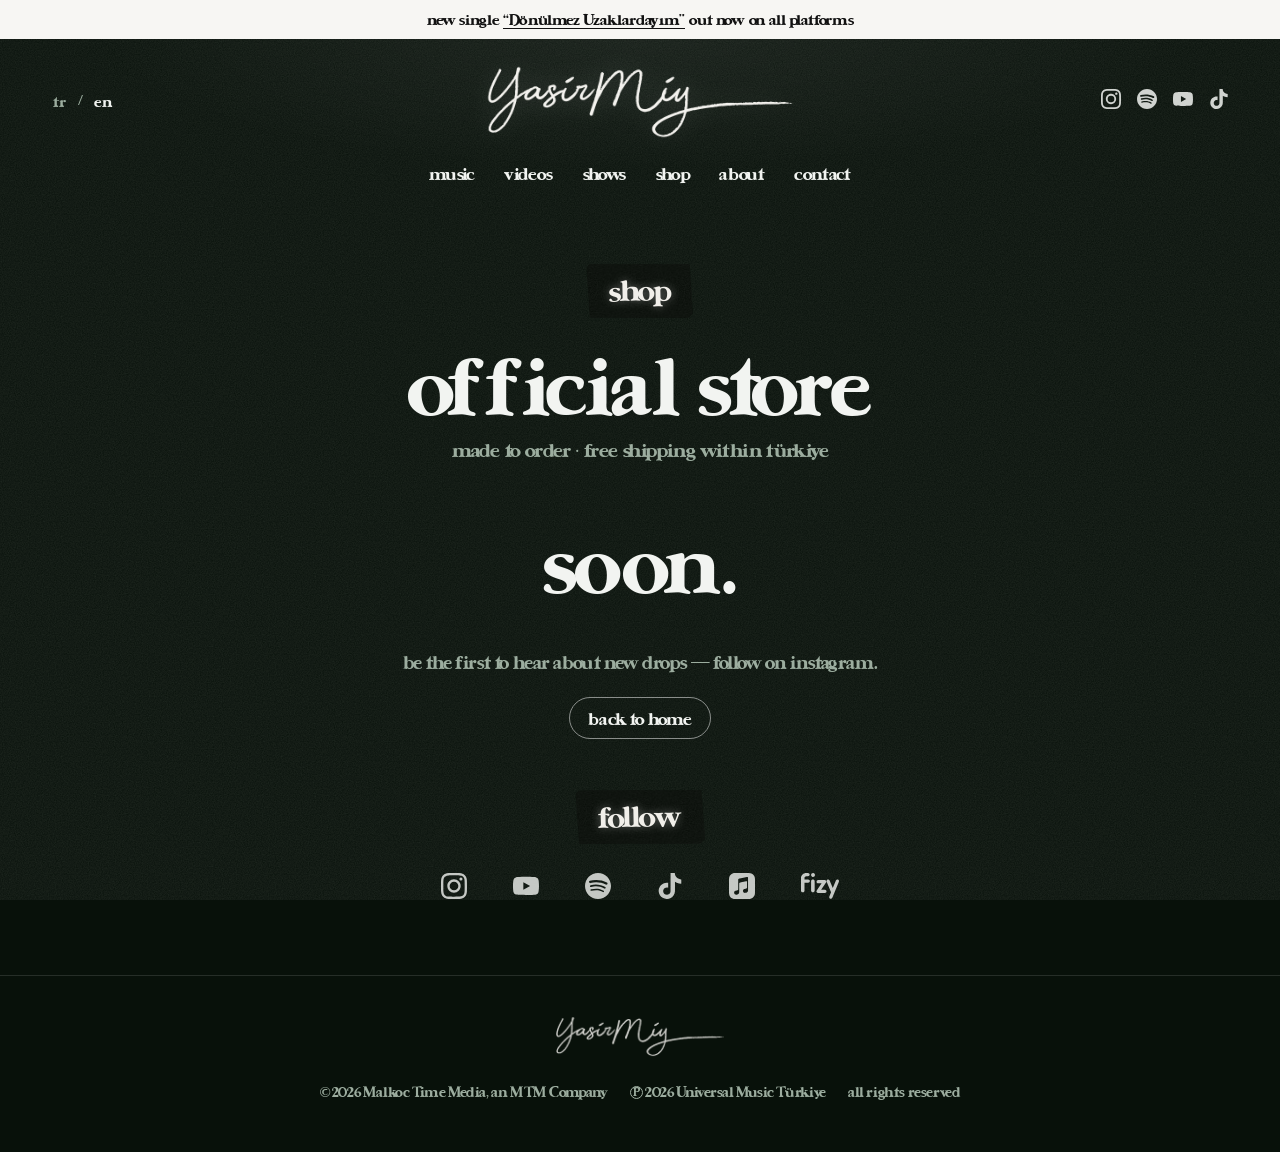
==== shop/index.html @ 3ab73c59 "Add files via upload" ====
<!DOCTYPE html>
<html lang="tr">
<head>
<meta charset="UTF-8">
<meta name="viewport" content="width=device-width, initial-scale=1">
<title>shop — yasir miy</title>
<meta name="theme-color" content="#08110a">
<meta name="description" content="Yasir Miy resmi mağaza — tişört, sweatshirt, plak ve daha fazlası.">
<link rel="stylesheet" href="../assets/site.css">
</head>
<body>
<svg xmlns="http://www.w3.org/2000/svg" style="display:none" aria-hidden="true"><symbol id="i-instagram" viewBox="0 0 24 24"><path d="M7.0301.084c-1.2768.0602-2.1487.264-2.911.5634-.7888.3075-1.4575.72-2.1228 1.3877-.6652.6677-1.075 1.3368-1.3802 2.127-.2954.7638-.4956 1.6365-.552 2.914-.0564 1.2775-.0689 1.6882-.0626 4.947.0062 3.2586.0206 3.6671.0825 4.9473.061 1.2765.264 2.1482.5635 2.9107.308.7889.72 1.4573 1.388 2.1228.6679.6655 1.3365 1.0743 2.1285 1.38.7632.295 1.6361.4961 2.9134.552 1.2773.056 1.6884.069 4.9462.0627 3.2578-.0062 3.668-.0207 4.9478-.0814 1.28-.0607 2.147-.2652 2.9098-.5633.7889-.3086 1.4578-.72 2.1228-1.3881.665-.6682 1.0745-1.3378 1.3795-2.1284.2957-.7632.4966-1.636.552-2.9124.056-1.2809.0692-1.6898.063-4.948-.0063-3.2583-.021-3.6668-.0817-4.9465-.0607-1.2797-.264-2.1487-.5633-2.9117-.3084-.7889-.72-1.4568-1.3876-2.1228C21.2982 1.33 20.628.9208 19.8378.6165 19.074.321 18.2017.1197 16.9244.0645 15.6471.0093 15.236-.005 11.977.0014 8.718.0076 8.31.0215 7.0301.0839m.1402 21.6932c-1.17-.0509-1.8053-.2453-2.2287-.408-.5606-.216-.96-.4771-1.3819-.895-.422-.4178-.6811-.8186-.9-1.378-.1644-.4234-.3624-1.058-.4171-2.228-.0595-1.2645-.072-1.6442-.079-4.848-.007-3.2037.0053-3.583.0607-4.848.05-1.169.2456-1.805.408-2.2282.216-.5613.4762-.96.895-1.3816.4188-.4217.8184-.6814 1.3783-.9003.423-.1651 1.0575-.3614 2.227-.4171 1.2655-.06 1.6447-.072 4.848-.079 3.2033-.007 3.5835.005 4.8495.0608 1.169.0508 1.8053.2445 2.228.408.5608.216.96.4754 1.3816.895.4217.4194.6816.8176.9005 1.3787.1653.4217.3617 1.056.4169 2.2263.0602 1.2655.0739 1.645.0796 4.848.0058 3.203-.0055 3.5834-.061 4.848-.051 1.17-.245 1.8055-.408 2.2294-.216.5604-.4763.96-.8954 1.3814-.419.4215-.8181.6811-1.3783.9-.4224.1649-1.0577.3617-2.2262.4174-1.2656.0595-1.6448.072-4.8493.079-3.2045.007-3.5825-.006-4.848-.0608M16.953 5.5864A1.44 1.44 0 1 0 18.39 4.144a1.44 1.44 0 0 0-1.437 1.4424M5.8385 12.012c.0067 3.4032 2.7706 6.1557 6.173 6.1493 3.4026-.0065 6.157-2.7701 6.1506-6.1733-.0065-3.4032-2.771-6.1565-6.174-6.1498-3.403.0067-6.156 2.771-6.1496 6.1738M8 12.0077a4 4 0 1 1 4.008 3.9921A3.9996 3.9996 0 0 1 8 12.0077"/></symbol><symbol id="i-youtube" viewBox="0 0 24 24"><path d="M23.498 6.186a3.016 3.016 0 0 0-2.122-2.136C19.505 3.545 12 3.545 12 3.545s-7.505 0-9.377.505A3.017 3.017 0 0 0 .502 6.186C0 8.07 0 12 0 12s0 3.93.502 5.814a3.016 3.016 0 0 0 2.122 2.136c1.871.505 9.376.505 9.376.505s7.505 0 9.377-.505a3.015 3.015 0 0 0 2.122-2.136C24 15.93 24 12 24 12s0-3.93-.502-5.814zM9.545 15.568V8.432L15.818 12l-6.273 3.568z"/></symbol><symbol id="i-spotify" viewBox="0 0 24 24"><path d="M12 0C5.4 0 0 5.4 0 12s5.4 12 12 12 12-5.4 12-12S18.66 0 12 0zm5.521 17.34c-.24.359-.66.48-1.021.24-2.82-1.74-6.36-2.101-10.561-1.141-.418.122-.779-.179-.899-.539-.12-.421.18-.78.54-.9 4.56-1.021 8.52-.6 11.64 1.32.42.18.479.659.301 1.02zm1.44-3.3c-.301.42-.841.6-1.262.3-3.239-1.98-8.159-2.58-11.939-1.38-.479.12-1.02-.12-1.14-.6-.12-.48.12-1.021.6-1.141C9.6 9.9 15 10.561 18.72 12.84c.361.181.54.78.241 1.2zm.12-3.36C15.24 8.4 8.82 8.16 5.16 9.301c-.6.179-1.2-.181-1.38-.721-.18-.601.18-1.2.72-1.381 4.26-1.26 11.28-1.02 15.721 1.621.539.3.719 1.02.419 1.56-.299.421-1.02.599-1.559.3z"/></symbol><symbol id="i-tiktok" viewBox="0 0 24 24"><path d="M12.525.02c1.31-.02 2.61-.01 3.91-.02.08 1.53.63 3.09 1.75 4.17 1.12 1.11 2.7 1.62 4.24 1.79v4.03c-1.44-.05-2.89-.35-4.2-.97-.57-.26-1.1-.59-1.62-.93-.01 2.92.01 5.84-.02 8.75-.08 1.4-.54 2.79-1.35 3.94-1.31 1.92-3.58 3.17-5.91 3.21-1.43.08-2.86-.31-4.08-1.03-2.02-1.19-3.44-3.37-3.65-5.71-.02-.5-.03-1-.01-1.49.18-1.9 1.12-3.72 2.58-4.96 1.66-1.44 3.98-2.13 6.15-1.72.02 1.48-.04 2.96-.04 4.44-.99-.32-2.15-.23-3.02.37-.63.41-1.11 1.04-1.36 1.75-.21.51-.15 1.07-.14 1.61.24 1.64 1.82 3.02 3.5 2.87 1.12-.01 2.19-.66 2.77-1.61.19-.33.4-.67.41-1.06.1-1.79.06-3.57.07-5.36.01-4.03-.01-8.05.02-12.07z"/></symbol><symbol id="i-applemusic" viewBox="0 0 24 24"><path d="M23.994 6.124a9.23 9.23 0 00-.24-2.19c-.317-1.31-1.062-2.31-2.18-3.043a5.022 5.022 0 00-1.877-.726 10.496 10.496 0 00-1.564-.15c-.04-.003-.083-.01-.124-.013H5.986c-.152.01-.303.017-.455.026-.747.043-1.49.123-2.193.4-1.336.53-2.3 1.452-2.865 2.78-.192.448-.292.925-.363 1.408-.056.392-.088.785-.1 1.18 0 .032-.007.062-.01.093v12.223c.01.14.017.283.027.424.05.815.154 1.624.497 2.373.65 1.42 1.738 2.353 3.234 2.801.42.127.856.187 1.293.228.555.053 1.11.06 1.667.06h11.03a12.5 12.5 0 001.57-.1c.822-.106 1.596-.35 2.295-.81a5.046 5.046 0 001.88-2.207c.186-.42.293-.87.37-1.324.113-.675.138-1.358.137-2.04-.002-3.8 0-7.595-.003-11.393zm-6.423 3.99v5.712c0 .417-.058.827-.244 1.206-.29.59-.76.962-1.388 1.14-.35.1-.706.157-1.07.173-.95.045-1.773-.6-1.943-1.536a1.88 1.88 0 011.038-2.022c.323-.16.67-.25 1.018-.324.378-.082.758-.153 1.134-.24.274-.063.457-.23.51-.516a.904.904 0 00.02-.193c0-1.815 0-3.63-.002-5.443a.725.725 0 00-.026-.185c-.04-.15-.15-.243-.304-.234-.16.01-.318.035-.475.066-.76.15-1.52.303-2.28.456l-2.325.47-1.374.278c-.016.003-.032.01-.048.013-.277.077-.377.203-.39.49-.002.042 0 .086 0 .13-.002 2.602 0 5.204-.003 7.805 0 .42-.047.836-.215 1.227-.278.64-.77 1.04-1.434 1.233-.35.1-.71.16-1.075.172-.96.036-1.755-.6-1.92-1.544-.14-.812.23-1.685 1.154-2.075.357-.15.73-.232 1.108-.31.287-.06.575-.116.86-.177.383-.083.583-.323.6-.714v-.15c0-2.96 0-5.922.002-8.882 0-.123.013-.25.042-.37.07-.285.273-.448.546-.518.255-.066.515-.112.774-.165.733-.15 1.466-.296 2.2-.444l2.27-.46c.67-.134 1.34-.27 2.01-.403.22-.043.442-.088.663-.106.31-.025.523.17.554.482.008.073.012.148.012.223.002 1.91.002 3.822 0 5.732z"/></symbol><symbol id="i-fizy" viewBox="0 0 38 26"><path d="M34.9114 7.4412C35.2424 6.62758 36.1765 6.23382 36.9969 6.56232C37.8176 6.89082 38.2143 7.81673 37.8831 8.63059L31.307 24.7911C31.0553 25.4099 30.4546 25.7857 29.8205 25.7857C29.6208 25.7857 29.418 25.7485 29.2213 25.67C28.4007 25.3415 28.0039 24.4153 28.3351 23.6015L30.0643 19.3524L25.6507 8.63699C25.316 7.82436 25.7088 6.89673 26.528 6.56479C27.3471 6.23308 28.2827 6.62265 28.6172 7.43504L31.7845 15.1247L34.9114 7.4412ZM23.6917 7.03247C24.2932 7.03247 24.8454 7.36421 25.1258 7.89449C25.4064 8.42453 25.3695 9.06598 25.0298 9.56046L20.1325 16.6938H23.91C24.8054 16.6938 25.5312 17.4174 25.5312 18.3097C25.5312 19.202 24.8054 19.9253 23.91 19.9253H17.0586C16.4572 19.9253 15.9052 19.5936 15.6248 19.0633C15.3442 18.5333 15.3811 17.8918 15.7205 17.3973L20.6181 10.264H17.1975C16.3021 10.264 15.5761 9.54043 15.5761 8.64811C15.5761 7.75579 16.3021 7.03247 17.1975 7.03247H23.6917ZM11.875 19.3393C10.8912 19.3393 10.0937 18.6406 10.0937 17.7787V8.00698C10.0937 7.14508 10.8912 6.44643 11.875 6.44643C12.8588 6.44643 13.6562 7.14508 13.6562 8.00698V17.7787C13.6562 18.6406 12.8588 19.3393 11.875 19.3393ZM7.1737 6.42165H3.49033V4.84044C3.49033 3.96487 4.35405 3.21082 5.30611 3.21082H6.97261C7.92949 3.21082 8.70515 2.48567 8.70515 1.60541C8.70515 0.725152 7.92949 0 6.97261 0H5.30611C2.44323 0 0 2.20707 0 4.84044V17.7452C0 18.6255 0.788278 19.3393 1.74517 19.3393C2.70205 19.3393 3.49033 18.6255 3.49033 17.7452V9.63247H7.1737C8.13059 9.63247 8.90625 8.90732 8.90625 8.02706C8.90625 7.1468 8.13059 6.42165 7.1737 6.42165Z"/><path d="M10.0858 2.29425C9.8662 0.951652 11.0071 -0.19299 12.3458 0.0273158C13.1564 0.160866 13.81 0.816524 13.9432 1.62966C14.1625 2.97252 13.0217 4.1169 11.6832 3.89659C10.8726 3.76304 10.2187 3.10738 10.0858 2.29425Z"/></symbol></svg>
<div class="announce">
  <span data-i18n="duyuru1">yeni single</span> <a href="../#muzik" id="duyuru-link" target="_blank" rel="noopener">“<span id="duyuru-ad">Dönülmez Uzaklardayım</span>”</a> <span data-i18n="duyuru2">şimdi tüm platformlarda</span>
</div>

<header>
  <div class="wrap">
    <div class="top">
      <div class="lang" role="group" aria-label="dil / language">
        <button type="button" data-lang="tr" class="on">tr</button><span>/</span><button type="button" data-lang="en">en</button>
      </div>
      <a href="../" class="logo" aria-label="Yasir Miy"><img src="../assets/logo-acik.png" alt="Yasir Miy"></a>
      <div class="socials">
        <a href="https://www.instagram.com/yasirmiy" target="_blank" rel="noopener" aria-label="Instagram"><svg><use href="#i-instagram"/></svg></a>
        <a href="https://open.spotify.com/intl-tr/artist/2FxIS6uj3aDXwHBU1Y2mBW" target="_blank" rel="noopener" aria-label="Spotify"><svg><use href="#i-spotify"/></svg></a>
        <a href="https://www.youtube.com/@yasirmiy/" target="_blank" rel="noopener" aria-label="YouTube"><svg><use href="#i-youtube"/></svg></a>
        <a href="https://www.tiktok.com/@yasirmiy" target="_blank" rel="noopener" aria-label="TikTok"><svg><use href="#i-tiktok"/></svg></a>
      </div>
    </div>
    <nav>
      <ul>
        <li><a href="../#muzik" data-i18n="nav_muzik">müzik</a></li>
        <li><a href="../#videolar" data-i18n="nav_video">videolar</a></li>
        <li><a href="../#konserler" data-i18n="nav_konser">konserler</a></li>
        <li><a href="./" data-i18n="shop" aria-current="page">shop</a></li>
        <li><a href="../#hakkimda" data-i18n="nav_hakkimda">hakkımda</a></li>
        <li><a href="../#iletisim" data-i18n="nav_iletisim">iletişim</a></li>
      </ul>
    </nav>
  </div>
</header>

<main>
  <section class="shop-hero">
    <div class="wrap">
      <span class="tape" data-i18n="shop">shop</span>
      <h1 data-i18n="shop_baslik">resmi mağaza</h1>
      <p data-i18n="shop_alt">siparişe özel üretilir · türkiye içi ücretsiz kargo</p>
    </div>
  </section>

  <section id="shop" style="padding-top:20px">
    <div class="wrap">
      <div class="shop-grid tek shop-page" id="shop-urunler"></div>
      <p class="shop-note" data-i18n="shop_haber">yeni ürünlerden ilk sen haberdar ol — instagram'dan takip et.</p>
      <div class="center" style="margin-top:22px"><a class="pill ghost" href="../" data-i18n="ana_don">ana sayfaya dön</a></div>
    </div>
  </section>

  <!-- TAKİP ET -->
  <section id="takip" class="follow">
    <div class="wrap">
      <div class="sec-head" style="justify-content:center"><span class="tape" data-i18n="takip">takip et</span></div>
      <div class="follow-grid">
        <a href="https://www.instagram.com/yasirmiy" target="_blank" rel="noopener" aria-label="instagram" title="instagram"><svg><use href="#i-instagram"/></svg><span>instagram</span></a>
        <a href="https://www.youtube.com/@yasirmiy/" target="_blank" rel="noopener" aria-label="youtube" title="youtube"><svg><use href="#i-youtube"/></svg><span>youtube</span></a>
        <a href="https://open.spotify.com/intl-tr/artist/2FxIS6uj3aDXwHBU1Y2mBW" target="_blank" rel="noopener" aria-label="spotify" title="spotify"><svg><use href="#i-spotify"/></svg><span>spotify</span></a>
        <a href="https://www.tiktok.com/@yasirmiy" target="_blank" rel="noopener" aria-label="tiktok" title="tiktok"><svg><use href="#i-tiktok"/></svg><span>tiktok</span></a>
        <a href="https://music.apple.com/tr/artist/yasir-miy/1456168470?l=tr" target="_blank" rel="noopener" aria-label="apple music" title="apple music"><svg><use href="#i-applemusic"/></svg><span>apple music</span></a>
        <a href="https://listen.fizy.com/sanatci/--/yasir-miy/409668368/--/sarkilar/karisik" target="_blank" rel="noopener" class="fizy" aria-label="fizy" title="fizy"><svg viewBox="0 0 38 26"><use href="#i-fizy"/></svg><span>fizy</span></a>
      </div>
    </div>
  </section>
</main>

<footer>
  <div class="wrap">
    <img class="flogo" src="../assets/logo-acik.png" alt="Yasir Miy">
    <div class="fine"><span>© 2026 Malkoc Time Media, an MTM Company</span><span><span class="pmark" aria-label="℗">P</span> 2026 Universal Music Türkiye</span><span data-i18n="haklar">tüm hakları saklıdır</span></div>
  </div>
</footer>

<script src="../assets/muzik-yedek.js"></script>
<script src="../assets/spotify-esles.js"></script>
<script src="../assets/urunler.js"></script>
<script>
  const METIN = {
    tr: { duyuru1:'yeni single', duyuru2:'şimdi tüm platformlarda',
      nav_muzik:'müzik', nav_video:'videolar', nav_konser:'konserler', nav_hakkimda:'hakkımda', nav_iletisim:'iletişim', shop:'shop',
      shop_baslik:'resmi mağaza', shop_not:'resmi yasir miy ürünleri çok yakında burada.', yakinda:'yakında',
      f_tumu:'tümü', k_giyim:'giyim', k_muzik:'müzik', k_aksesuar:'aksesuar',
      s_tee:'tişört', s_hood:'kapüşonlu sweatshirt', s_vinyl:'plak', s_cd:'cd', s_poster:'poster', s_tote:'bez çanta',
      shop_haber:"yeni ürünlerden ilk sen haberdar ol — instagram'dan takip et.", ana_don:'ana sayfaya dön',
      takip:'takip et', haklar:'tüm hakları saklıdır', yeni:'yeni', dil:'tr', shop_alt:'siparişe özel üretilir · türkiye içi ücretsiz kargo' },
    en: { duyuru1:'new single', duyuru2:'out now on all platforms',
      nav_muzik:'music', nav_video:'videos', nav_konser:'shows', nav_hakkimda:'about', nav_iletisim:'contact', shop:'shop',
      shop_baslik:'official store', shop_not:'official yasir miy merch is coming here soon.', yakinda:'soon',
      f_tumu:'all', k_giyim:'apparel', k_muzik:'music', k_aksesuar:'accessories',
      s_tee:'t-shirt', s_hood:'hoodie', s_vinyl:'vinyl', s_cd:'cd', s_poster:'poster', s_tote:'tote bag',
      shop_haber:'be the first to hear about new drops — follow on instagram.', ana_don:'back to home',
      takip:'follow', haklar:'all rights reserved', yeni:'new', dil:'en', shop_alt:'made to order · free shipping within türkiye' }
  };
  let DIL = 'tr';
  try { DIL = localStorage.getItem('dil') || (/^tr/i.test(navigator.language) ? 'tr' : 'en'); } catch(e) {}
  function dilUygula(d){
    DIL = METIN[d] ? d : 'tr';
    try { localStorage.setItem('dil', DIL); } catch(e) {}
    document.documentElement.lang = DIL;
    document.querySelectorAll('[data-i18n]').forEach(el => { const v = METIN[DIL][el.dataset.i18n]; if (v !== undefined) el.textContent = v; });
    document.querySelectorAll('.lang button').forEach(b => b.classList.toggle('on', b.dataset.lang === DIL));
    const T = k => METIN[DIL][k] !== undefined ? METIN[DIL][k] : METIN.tr[k];
    const g = (window.URUNLER||[]).filter(u => !u.gizli);
    document.getElementById('shop-urunler').innerHTML = g.length ? g.map(u => urunKarti(u, '../', T)).join('') : `<p class="yakinda-buyuk">${T('yakinda')}.</p>`;
  }
  document.querySelectorAll('.lang button').forEach(b => b.onclick = () => dilUygula(b.dataset.lang));
  // duyuru şeridi: en son şarkı
  function duyuru(s){
    if (!s) return;
    const sp = (window.SPOTIFY||{})[s.id];
    document.getElementById('duyuru-ad').textContent = s.t;
    document.getElementById('duyuru-link').href = sp ? 'https://open.spotify.com/album/'+sp : 'https://open.spotify.com/search/'+encodeURIComponent('Yasir Miy '+s.t);
  }
  duyuru((window.MUZIK_YEDEK||[])[0]);
  window.appleMuzik = r => {
    const l = (r.results||[]).filter(x => x.wrapperType==='collection' && /Yasir Miy/i.test(x.artistName)).sort((a,b) => b.releaseDate.localeCompare(a.releaseDate));
    if (l[0]) duyuru({id:l[0].collectionId, t:l[0].collectionName.replace(/ - (Single|EP)$/,'')});
  };
  dilUygula(DIL);
  const js = document.createElement('script');
  js.src = 'https://itunes.apple.com/lookup?id=1456168470&entity=album&limit=200&country=tr&callback=appleMuzik';
  document.body.appendChild(js);
</script>
</body>
</html>
---- assets/site.css ----
@font-face{
    font-family:"Ursa Serif";
    src:url("fonts/ursa-serif-bold.woff") format("woff"),url("fonts/ursa-serif-bold.ttf") format("truetype");
    font-weight:100 900;font-style:normal;font-display:swap;
  }
  :root{
    --ink:#08110a;
    --ink-2:#0d1a11;
    --ink-deep:#040904;
    --paper:#f2f4f1;
    --muted:#9cad9f;
    --grey:#b9b7b2;
    --grey-ink:#08110a;
    --serif:"Ursa Serif", Georgia, serif;
    --track:-0.025em; /* -25 aralık */
    --script:var(--serif);
    --noise:url("data:image/svg+xml,%3Csvg xmlns='http://www.w3.org/2000/svg' width='220' height='220'%3E%3Cfilter id='n'%3E%3CfeTurbulence type='fractalNoise' baseFrequency='.85' numOctaves='3' stitchTiles='stitch'/%3E%3CfeColorMatrix values='0 0 0 0 1  0 0 0 0 1  0 0 0 0 1  0 0 0 .09 0'/%3E%3C/filter%3E%3Crect width='100%25' height='100%25' filter='url(%23n)'/%3E%3C/svg%3E");
    --noise-dark:url("data:image/svg+xml,%3Csvg xmlns='http://www.w3.org/2000/svg' width='220' height='220'%3E%3Cfilter id='n'%3E%3CfeTurbulence type='fractalNoise' baseFrequency='.8' numOctaves='3' stitchTiles='stitch'/%3E%3CfeColorMatrix values='0 0 0 0 0  0 0 0 0 0  0 0 0 0 0  0 0 0 .14 0'/%3E%3C/filter%3E%3Crect width='100%25' height='100%25' filter='url(%23n)'/%3E%3C/svg%3E");
  }
  *{box-sizing:border-box;margin:0;padding:0}
  html{scroll-behavior:smooth}
  body{
    font-family:var(--serif);
    color:var(--paper);
    background:var(--ink) var(--noise);
    background-attachment:fixed;
    text-transform:lowercase;
    letter-spacing:var(--track);
    font-synthesis:none;
    -webkit-font-smoothing:antialiased;
    line-height:1.5;
  }
  a{color:inherit;text-decoration:none}
  img{display:block;max-width:100%}
  .wrap{width:min(1240px,92vw);margin:0 auto}

  /* ——— duyuru şeridi ——— */
  .announce{
    background:#f7f6f3;color:#111;text-align:center;
    font-size:14px;padding:9px 16px;letter-spacing:var(--track);
    position:sticky;top:0;z-index:50;
  }
  .announce a{border-bottom:1px solid currentColor}

  /* ——— üst kısım ——— */
  header{padding:26px 0 8px;position:relative;
    background:radial-gradient(ellipse at 50% 0%,rgba(255,255,255,.05),transparent 60%);}
  .top{display:grid;grid-template-columns:1fr auto 1fr;align-items:center;gap:16px}
  .lang{font-size:14px;color:var(--muted);display:flex;gap:10px}
  .lang b{color:var(--paper);font-weight:500}
  .logo{display:block;padding:0 6px}
  .logo img{width:clamp(190px,24vw,320px);height:auto;filter:drop-shadow(0 0 14px rgba(255,255,255,.18))}
  .socials{display:flex;gap:16px;justify-content:flex-end}
  .socials a{opacity:.85;transition:opacity .2s}
  .socials a:hover{opacity:1}
  .socials svg{width:20px;height:20px;fill:none;stroke:currentColor;stroke-width:1.5}
  nav ul{list-style:none;display:flex;flex-wrap:wrap;justify-content:center;gap:6px 30px;margin-top:22px;font-size:16px}
  nav a{position:relative;padding-bottom:2px}
  nav a::after{content:"";position:absolute;left:0;right:0;bottom:0;height:1px;background:currentColor;transform:scaleX(0);transition:transform .25s}
  nav a:hover::after{transform:scaleX(1)}

  /* ——— büyük kapak ——— */
  .hero{margin:34px auto 0;position:relative;aspect-ratio:16/8;overflow:hidden;
    box-shadow:0 30px 80px rgba(0,6,2,.6)}
  .ph{ /* fotoğraf yer tutucusu */
    background:
      var(--noise),
      radial-gradient(ellipse at 70% 40%,#4d6352 0%,#1d3023 45%,#040904 100%);
    position:relative;
  }
  .ph::before{content:attr(data-label);position:absolute;inset:auto 0 14px 0;text-align:center;
    font-size:12px;letter-spacing:var(--track);color:rgba(255,255,255,.28)}
  .hero .ph{position:absolute;inset:0}
  .hero{background:var(--ink-deep)}
  .hero-bg{position:absolute;inset:-60px;background-size:cover;background-position:center;filter:blur(34px) brightness(.62) saturate(1.15);transform:scale(1.08)}
  .hero-shade{position:absolute;inset:0;background:var(--noise),linear-gradient(90deg,rgba(4,9,4,.75) 0%,rgba(4,9,4,.25) 55%,rgba(4,9,4,.1) 100%)}
  .hero-cover{position:absolute;right:7%;top:50%;height:80%;aspect-ratio:1;object-fit:cover;transform:translateY(-50%) rotate(1.2deg);box-shadow:0 24px 60px rgba(0,0,0,.6);transition:transform .5s}
  .hero:hover .hero-cover{transform:translateY(-50%) rotate(0) scale(1.02)}
  .hero-text{position:absolute;left:7%;right:52%;bottom:14%;text-align:left}
  .hero-text h1{font-family:var(--script);font-weight:400;text-transform:none;
    font-size:clamp(34px,4.4vw,70px);line-height:1.02;text-shadow:0 0 24px rgba(255,255,255,.25)}
  .hero-text p{margin-top:10px;padding-left:.4em;font-size:clamp(16px,1.6vw,20px)}

  /* ——— butonlar ve etiketler ——— */
  .pill{display:inline-block;background:var(--paper);color:#111;border-radius:999px;
    padding:8px 18px;font-size:16px;transition:transform .2s, background .2s}
  .pill:hover{transform:translateY(-2px);background:#fff}
  .pill.ghost{background:transparent;color:var(--paper);border:1px solid rgba(255,255,255,.5)}
  .tag{display:inline-block;font-size:13px;padding:3px 11px;border-radius:999px;background:#d2dcd3;color:var(--ink)}

  /* bant/kâğıt şerit başlıklar */
  .tape{
    display:inline-block;position:relative;
    background:var(--ink-deep) var(--noise);
    color:#f1efea;font-size:clamp(22px,2.4vw,28px);font-weight:500;
    padding:6px 22px 8px;transform:rotate(-1.2deg);
    box-shadow:0 2px 0 rgba(255,255,255,.05),0 10px 20px rgba(0,0,0,.4);
    clip-path:polygon(0 6%,3% 0,98% 4%,100% 92%,96% 100%,2% 96%);
    text-shadow:0 0 10px rgba(255,255,255,.35);
  }
  .tape.light{background:var(--ink) var(--noise);transform:rotate(1deg)}

  section{padding:90px 0 20px}
  .sec-head{display:flex;justify-content:space-between;align-items:center;gap:16px;margin-bottom:40px}

  /* ——— müzik karuseli ——— */
  .carousel{position:relative}
  .track{display:grid;grid-auto-flow:column;grid-auto-columns:calc((100% - 3*32px)/4);gap:32px;
    overflow-x:auto;scroll-snap-type:x mandatory;scrollbar-width:none;padding-bottom:6px}
  .track::-webkit-scrollbar{display:none}
  .card{scroll-snap-align:start}
  .cover{aspect-ratio:1;overflow:hidden;transition:transform .35s}
  .card:hover .cover{transform:scale(1.02)}
  .card h3{font-weight:400;font-size:17px;margin-top:18px}
  .card .meta{font-size:14px;color:var(--muted);margin-top:4px;display:flex;gap:10px;align-items:center}
  .card h3,.card .meta{text-transform:none}
  .card .artist{font-size:14px;color:var(--muted);margin-top:2px;text-transform:none;display:-webkit-box;-webkit-line-clamp:1;-webkit-box-orient:vertical;overflow:hidden}
  .card h3{display:-webkit-box;-webkit-line-clamp:2;-webkit-box-orient:vertical;overflow:hidden}
  .cover{position:relative;background:var(--noise),radial-gradient(circle at 35% 30%,#5f7464,#08110a 80%)}
  .cover img{width:100%;height:100%;object-fit:cover;position:absolute;inset:0}
  .cover .ad{position:absolute;inset:0;display:grid;place-items:center;padding:18px;text-align:center;font-size:20px;text-transform:none;color:rgba(255,255,255,.75)}
  #duyuru-ad{text-transform:none}
  .filters{display:flex;flex-wrap:wrap;gap:8px;justify-content:flex-end}
  .chip{font:inherit;letter-spacing:var(--track);font-size:15px;background:transparent;color:var(--paper);border:1px solid rgba(255,255,255,.35);border-radius:999px;padding:5px 14px;cursor:pointer;text-transform:lowercase}
  .chip.on{background:var(--paper);color:var(--ink);border-color:var(--paper)}
  .arrow{position:absolute;top:calc(50% - 60px);width:42px;height:42px;border-radius:50%;
    background:#f7f6f3;border:0;cursor:pointer;display:grid;place-items:center;box-shadow:0 4px 16px rgba(0,0,0,.4);z-index:2}
  .arrow svg{width:18px;height:18px;stroke:#111;fill:none;stroke-width:1.5}
  .arrow.next{right:-20px}.arrow.prev{left:-20px}
  .center{text-align:center;margin-top:44px}

  /* farklı tonlarda kapak yer tutucuları */
  .c1{background:var(--noise),linear-gradient(160deg,#5f7464,#08110a)}
  .c2{background:var(--noise),radial-gradient(circle at 30% 30%,#d3dcd4,#344a3a 70%)}
  .c3{background:var(--noise),linear-gradient(200deg,#12231a,#7a3a2c 120%)}
  .c4{background:var(--noise),radial-gradient(circle at 60% 70%,#8fa293,#08110a 75%)}
  .c5{background:var(--noise),linear-gradient(120deg,#22382a,#cbd5cc)}

  /* ——— polaroid kutular ——— */
  .polaroids{display:grid;grid-template-columns:repeat(4,1fr);gap:clamp(16px,3vw,44px);padding:30px 0 40px}
  .polaroid{background:#f1efe9 var(--noise-dark);padding:10px 10px 46px;
    box-shadow:0 18px 40px rgba(0,0,0,.55);transition:transform .35s}
  .polaroid:nth-child(1){transform:rotate(-1.5deg)}
  .polaroid:nth-child(2){transform:rotate(2deg) translateY(8px)}
  .polaroid:nth-child(3){transform:rotate(-.8deg)}
  .polaroid:nth-child(4){transform:rotate(1.6deg) translateY(4px)}
  .polaroid:hover{transform:rotate(0) translateY(-8px) scale(1.02)}
  .polaroid .img{aspect-ratio:1/.95;position:relative;display:grid;place-items:center;overflow:hidden;
    background:var(--noise),radial-gradient(circle at 50% 40%,#869a8b,#1a2c20 80%);filter:grayscale(.35)}
  .polaroid .img span{font-size:clamp(30px,4.4vw,64px);font-weight:600;color:#fff;
    text-shadow:0 0 14px rgba(255,255,255,.6);letter-spacing:var(--track)}

  /* ——— yırtık kâğıt geçiş + gri bölüm ——— */
  .torn{height:70px;margin-top:40px;margin-bottom:-2px;position:relative;z-index:1;
    background:#b3c0b5 var(--noise-dark);
    clip-path:polygon(0 60%,4% 48%,7% 55%,12% 40%,16% 52%,21% 46%,27% 58%,31% 44%,36% 50%,41% 38%,46% 55%,52% 47%,57% 52%,61% 40%,66% 54%,71% 45%,75% 50%,80% 36%,85% 52%,89% 44%,94% 55%,97% 46%,100% 50%,100% 100%,0 100%)}
  .grey{background:#b3c0b5 var(--noise-dark);color:var(--grey-ink);padding:30px 0 100px}
  .grey section{padding-top:30px}

  /* konser listesi */
  .shows{list-style:none;border-top:1px solid rgba(0,0,0,.25)}
  .show{display:grid;grid-template-columns:140px 1fr 1fr auto;gap:20px;align-items:center;
    padding:22px 4px;border-bottom:1px solid rgba(0,0,0,.25);font-size:18px}
  .show .date{font-weight:600}
  .show .venue{color:#3b4e40}
  .show .pill{background:var(--ink);color:#f4f2ee;font-size:15px}
  .show .pill.soldout{background:transparent;color:#555;border:1px solid #777;text-decoration:line-through}
  .grey .note.bos{font-size:clamp(22px,2.6vw,34px);color:var(--grey-ink);text-align:center;max-width:30ch;margin:30px auto 10px;line-height:1.25;text-wrap:balance}
  .grey .note{font-size:15px;color:#3b4e40;margin-top:22px}

  /* ——— videolar ——— */
  .featured{position:relative;aspect-ratio:16/9;width:min(100%,940px);margin:0 auto 40px;overflow:hidden;background:#000;box-shadow:0 30px 80px rgba(0,6,2,.6)}
  .featured img,.featured iframe{position:absolute;inset:0;width:100%;height:100%;object-fit:cover;border:0}
  .featured .shade{position:absolute;inset:0;background:linear-gradient(0deg,rgba(4,9,4,.85),transparent 55%)}
  .featured .info{position:absolute;left:4%;right:4%;bottom:6%;display:flex;align-items:flex-end;justify-content:space-between;gap:20px}
  .featured h3{font-weight:400;font-size:clamp(22px,3vw,40px);text-transform:none;line-height:1.15}
  .featured small{display:block;color:var(--muted);font-size:15px;margin-bottom:6px}
  .featured .play{width:clamp(56px,6vw,78px);height:clamp(56px,6vw,78px);flex:none}
  .play{border-radius:50%;background:rgba(255,255,255,.92);display:grid;place-items:center;transition:transform .25s}
  .play svg{width:38%;height:38%;fill:#111;margin-left:6%}
  .featured:hover .play,.vcard:hover .play{transform:scale(1.08)}
  .vids .track{grid-auto-columns:calc((100% - 3*32px)/4)}
  .vcard{scroll-snap-align:start;cursor:pointer}
  .vcard .thumb{position:relative;aspect-ratio:16/9;overflow:hidden;background:var(--ink-2)}
  .vcard .thumb img{width:100%;height:100%;object-fit:cover;transition:transform .35s}
  .vcard:hover .thumb img{transform:scale(1.04)}
  .vcard .play{position:absolute;left:50%;top:50%;width:44px;height:44px;margin:-22px 0 0 -22px;opacity:.9}
  .vcard .dur{position:absolute;right:8px;bottom:8px;background:rgba(0,0,0,.75);font-size:13px;padding:1px 7px;border-radius:4px}
  .vcard h4{font-weight:400;font-size:16px;margin-top:12px;text-transform:none;line-height:1.3;display:-webkit-box;-webkit-line-clamp:2;-webkit-box-orient:vertical;overflow:hidden}
  .vcard.on h4{color:#fff}.vcard.on .thumb{outline:2px solid var(--paper);outline-offset:3px}
  .vids .arrow{top:calc(50% - 46px)}

  /* ——— hakkımda ——— */
  .about{display:grid;grid-template-columns:1fr 1.2fr;gap:clamp(30px,6vw,90px);align-items:center}
  .about .polaroid{transform:rotate(-2deg);width:100%;max-width:420px;margin:0 auto;padding-bottom:70px;position:relative}
  .about .polaroid .img{aspect-ratio:4/5;background:var(--noise),radial-gradient(ellipse at 50% 35%,#62786a,#08110a 80%)}
  .about .polaroid figcaption{position:absolute;bottom:16px;left:0;right:0;text-align:center;
    font-family:var(--script);font-size:26px;color:#222;text-transform:none}
  .about .polaroid .img img{width:100%;height:100%;object-fit:cover;display:block}
  .about p{text-transform:none;font-size:clamp(17px,1.4vw,19px);line-height:1.6;color:#dde5de;margin-bottom:18px;max-width:56ch}
  .about .sign{width:220px;height:auto;margin-top:16px;opacity:.9}
  footer .flogo{width:170px;margin:0 auto 26px;opacity:.85}

  /* ——— iletişim ——— */
  .contact{text-align:center;padding-bottom:70px}
  .contact h2{font-family:var(--script);font-weight:400;font-size:clamp(42px,5.5vw,70px);line-height:1}
  .contact p{color:var(--muted);margin:14px 0 30px;font-size:18px}
  .contact .rows{display:flex;flex-wrap:wrap;justify-content:center;gap:16px 50px;font-size:18px}
  .contact .rows small{display:block;color:var(--muted);font-size:13px;letter-spacing:var(--track)}

  /* ——— alt bilgi ——— */
  footer{border-top:1px solid rgba(255,255,255,.12);padding:40px 0 50px;text-align:center}
  footer .socials{justify-content:center;gap:24px;margin-bottom:22px}
  footer .socials svg{width:22px;height:22px}
  footer .fine span{text-transform:none}
  footer .fine span[data-i18n]{text-transform:lowercase}
  footer .pmark{display:inline-grid;place-items:center;width:1.25em;height:1.25em;border:1px solid currentColor;border-radius:50%;font-size:.8em;line-height:1;vertical-align:.05em;letter-spacing:0}
  footer .fine{font-size:13px;color:var(--muted);display:flex;flex-wrap:wrap;justify-content:center;gap:8px 22px}


  /* dil seçici */
  .lang button{font:inherit;letter-spacing:var(--track);background:none;border:0;color:var(--muted);cursor:pointer;padding:2px 2px;text-transform:lowercase}
  .lang button.on{color:var(--paper)}
  .lang button:hover{color:var(--paper)}
  /* marka ikonları */
  .socials svg{fill:currentColor;stroke:none}
  .note a{text-decoration:underline;text-underline-offset:4px}
  /* takip et */
  .follow{text-align:center;padding:30px 0 70px}
  .follow-grid{display:flex;flex-wrap:wrap;justify-content:center;align-items:center;gap:14px 34px;margin:6px auto 0}
  .follow-grid a{display:flex;align-items:center;justify-content:center;padding:6px;opacity:.8;transition:opacity .2s,transform .2s}
  .follow-grid a:hover{opacity:1;transform:translateY(-3px)}
  .follow-grid svg{width:26px;height:26px;fill:currentColor}
  .follow-grid .fizy svg{width:38px;height:26px}
  .follow-grid span{position:absolute;width:1px;height:1px;overflow:hidden;clip:rect(0 0 0 0);white-space:nowrap}
  .follow .sec-head{margin-bottom:22px}


  /* shop */
  .shop-grid{display:grid;grid-template-columns:repeat(4,1fr);gap:32px}
  .product .pimg{position:relative;aspect-ratio:1;background:#f1efe9 var(--noise-dark);display:grid;place-items:center;overflow:hidden;transition:transform .35s}
  .product:hover .pimg{transform:translateY(-4px)}
  .product .pimg svg{width:58%;height:58%;fill:none;stroke:var(--ink);stroke-width:2.2;stroke-linejoin:round;stroke-linecap:round;opacity:.85}
  .product .pimg .tag{position:absolute;left:12px;top:12px;background:var(--ink);color:var(--paper)}
  .product h3{font-weight:400;font-size:17px;margin-top:16px}
  .product .price{font-size:15px;color:var(--muted);margin-top:4px}
  .shop-note{text-align:center;color:var(--muted);margin-top:40px;font-size:17px}
  @media (max-width:900px){.shop-grid{grid-template-columns:repeat(2,1fr);gap:22px}}

  /* ——— telefon / tablet ——— */
  @media (max-width:900px){
    .track{grid-auto-columns:calc((100% - 32px)/2.2)}
    .polaroids{grid-template-columns:repeat(2,1fr);row-gap:40px}
    .vids .track{grid-auto-columns:calc((100% - 32px)/2.2)}
    .about{grid-template-columns:1fr}
    .arrow{display:none}
  }
  @media (max-width:600px){
    .top{grid-template-columns:auto 1fr auto}
    .lang{font-size:13px}
    .socials{gap:12px}
    .socials svg{width:18px;height:18px}
    nav ul{gap:6px 20px;font-size:15px}
    .hero{aspect-ratio:4/5;width:100%}
    .hero-text{left:6%;right:6%;bottom:8%}
    .hero-cover{right:auto;left:50%;top:9%;height:auto;width:72%;transform:translateX(-50%) rotate(1.2deg)}
    .hero:hover .hero-cover{transform:translateX(-50%)}
    .track{grid-auto-columns:72%;gap:20px}
    .vids .track{grid-auto-columns:78%}
    .featured .info{flex-direction:column;align-items:flex-start}
    .show{grid-template-columns:1fr auto;gap:4px 14px;font-size:16px}
    .show .city{grid-column:1}
    .show .venue{grid-column:1}
    .show .pill{grid-row:1/4;grid-column:2}
    section{padding-top:70px}
  }
  @media (prefers-reduced-motion:reduce){*{transition:none!important;scroll-behavior:auto!important}}

/* shop sayfası */
.shop-hero{text-align:center;padding:70px 0 10px}
.shop-hero h1{font-weight:400;font-size:clamp(44px,6vw,86px);line-height:1;margin:26px 0 14px}
.shop-hero p{color:var(--muted);font-size:18px}
.shop-page{grid-template-columns:repeat(3,1fr);gap:36px}
@media (max-width:900px){.shop-page{grid-template-columns:repeat(2,1fr);gap:22px}}

/* gerçek ürün kartları */
.product.real{display:block;color:inherit}
.product.real .pimg{background:#eaeaea}
.pimg.swap img{position:absolute;inset:0;width:100%;height:100%;object-fit:cover;transition:opacity .45s ease}
.pimg.swap .on{opacity:0}
.product.real:hover .pimg.swap .on,.product.real:focus .pimg.swap .on{opacity:1}
.product.real h3{text-transform:none;letter-spacing:var(--track)}
.product.real .ptur{font-size:14px;color:var(--muted);margin-top:2px}
.product.real .price{color:var(--paper);font-size:17px;margin-top:6px}
.product.real .sizes{display:flex;gap:6px;margin-top:10px;flex-wrap:wrap}
.product.real .sizes span{text-transform:none;font-size:12px;border:1px solid rgba(255,255,255,.25);border-radius:999px;padding:1px 9px;color:var(--muted)}
.product.bekliyor{cursor:default}
.shop-grid.tek{display:flex;flex-wrap:wrap;justify-content:center;gap:36px}
.shop-grid.tek .product{width:min(380px,100%)}

.yakinda-buyuk{width:100%;text-align:center;font-size:clamp(40px,6vw,84px);line-height:1;padding:30px 0 10px;color:var(--paper)}
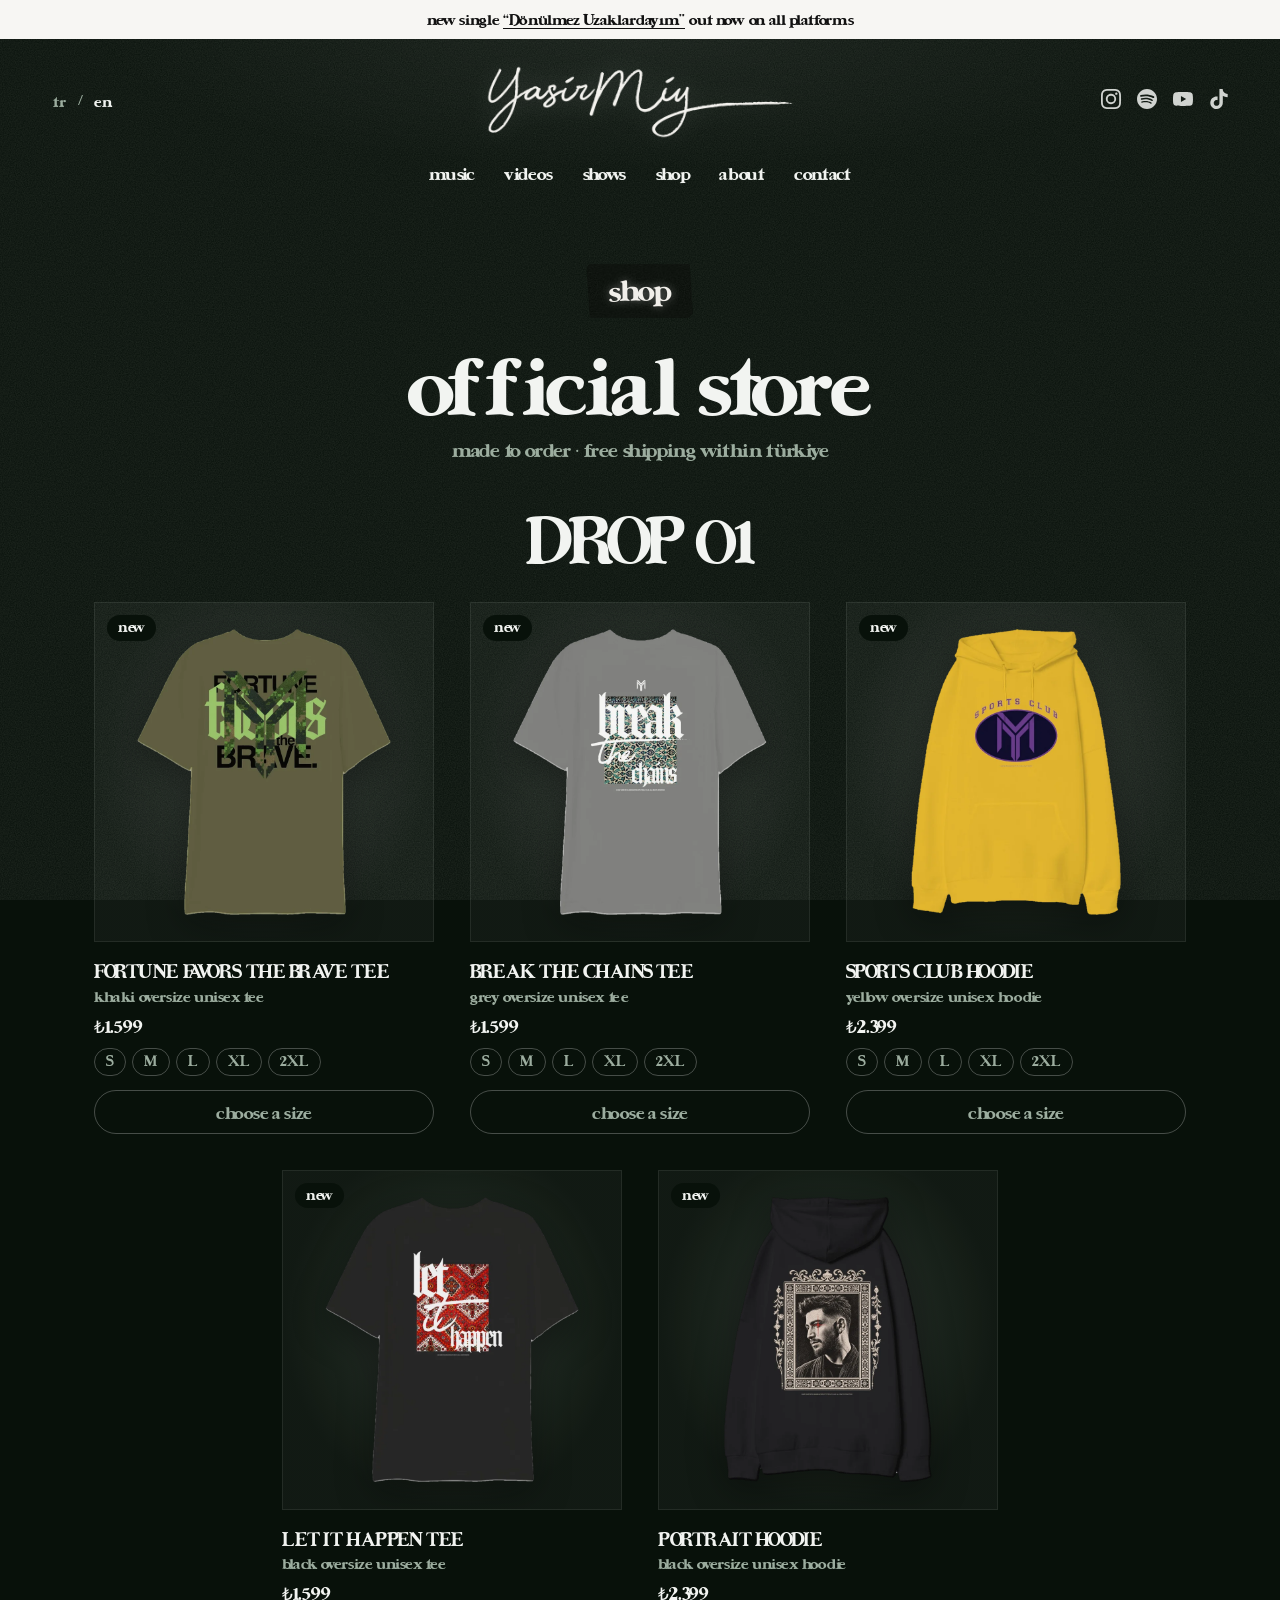
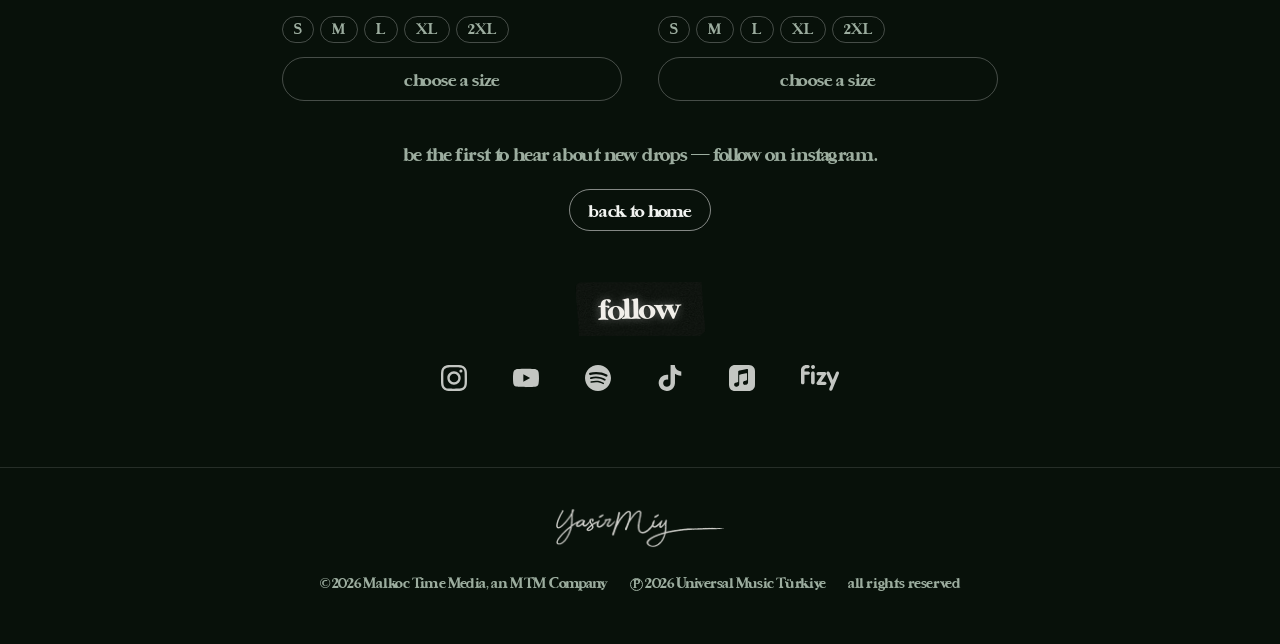
==== commit 4a5c6528: "Add files via upload" ====
--- a/shop/index.html
+++ b/shop/index.html
@@ -52,6 +52,7 @@
 
   <section id="shop" style="padding-top:20px">
     <div class="wrap">
+      <h2 class="drop-baslik">DROP 01</h2>
       <div class="shop-grid tek shop-page" id="shop-urunler"></div>
       <p class="shop-note" data-i18n="shop_haber">yeni ürünlerden ilk sen haberdar ol — instagram'dan takip et.</p>
       <div class="center" style="margin-top:22px"><a class="pill ghost" href="../" data-i18n="ana_don">ana sayfaya dön</a></div>
--- a/assets/site.css
+++ b/assets/site.css
@@ -285,17 +285,27 @@
 
 /* gerçek ürün kartları */
 .product.real{display:block;color:inherit}
-.product.real .pimg{background:#eaeaea}
-.pimg.swap img{position:absolute;inset:0;width:100%;height:100%;object-fit:cover;transition:opacity .45s ease}
+.product.real .pimg{background:radial-gradient(ellipse at 50% 45%,rgba(242,244,241,.16),rgba(242,244,241,.04) 70%);border:1px solid rgba(242,244,241,.08)}
+.pimg.swap img{position:absolute;inset:0;width:100%;height:100%;object-fit:contain;padding:6%;box-sizing:border-box;filter:drop-shadow(0 10px 18px rgba(0,0,0,.35));transition:opacity .45s ease}
 .pimg.swap .on{opacity:0}
-.product.real:hover .pimg.swap .on,.product.real:focus .pimg.swap .on{opacity:1}
+.product.real:hover .pimg.swap .on,.product.real .pimg:focus .on{opacity:1}
 .product.real h3{text-transform:none;letter-spacing:var(--track)}
 .product.real .ptur{font-size:14px;color:var(--muted);margin-top:2px}
 .product.real .price{color:var(--paper);font-size:17px;margin-top:6px}
 .product.real .sizes{display:flex;gap:6px;margin-top:10px;flex-wrap:wrap}
-.product.real .sizes span{text-transform:none;font-size:12px;border:1px solid rgba(255,255,255,.25);border-radius:999px;padding:1px 9px;color:var(--muted)}
+.product.real .sizes .beden{font:inherit;text-transform:none;font-size:13px;border:1px solid rgba(255,255,255,.25);background:transparent;border-radius:999px;padding:3px 11px;color:var(--muted);cursor:pointer;transition:all .2s}
+.product.real .sizes .beden:hover{border-color:var(--paper);color:var(--paper)}
+.product.real .sizes .beden.secili{background:var(--paper);border-color:var(--paper);color:var(--ink)}
+.product.real .sizes .beden:disabled{cursor:default;opacity:.5}
+.product.real .satin-al{font-family:var(--serif);letter-spacing:var(--track);text-transform:none;margin-top:14px;width:100%;padding:11px 16px;border-radius:999px;border:1px solid var(--paper);background:var(--paper);color:var(--ink);font-size:16px;cursor:pointer;transition:opacity .2s,background .2s}
+.product.real .satin-al:disabled{background:transparent;color:var(--muted);border-color:rgba(255,255,255,.25);cursor:default}
+.product.real .satin-al:not(:disabled):hover{opacity:.88}
 .product.bekliyor{cursor:default}
 .shop-grid.tek{display:flex;flex-wrap:wrap;justify-content:center;gap:36px}
-.shop-grid.tek .product{width:min(380px,100%)}
+.shop-grid.tek .product{flex:0 0 calc((100% - 72px)/3);max-width:340px}
+@media (max-width:700px){.shop-grid.tek{gap:22px 14px}.shop-grid.tek .product{flex-basis:calc(50% - 7px)}}
 
 .yakinda-buyuk{width:100%;text-align:center;font-size:clamp(40px,6vw,84px);line-height:1;padding:30px 0 10px;color:var(--paper)}
+
+/* DROP 01 başlığı */
+.drop-baslik{font-family:var(--serif);letter-spacing:var(--track);text-transform:none;text-align:center;font-weight:400;font-size:clamp(34px,4.5vw,60px);line-height:1;margin:18px 0 34px}
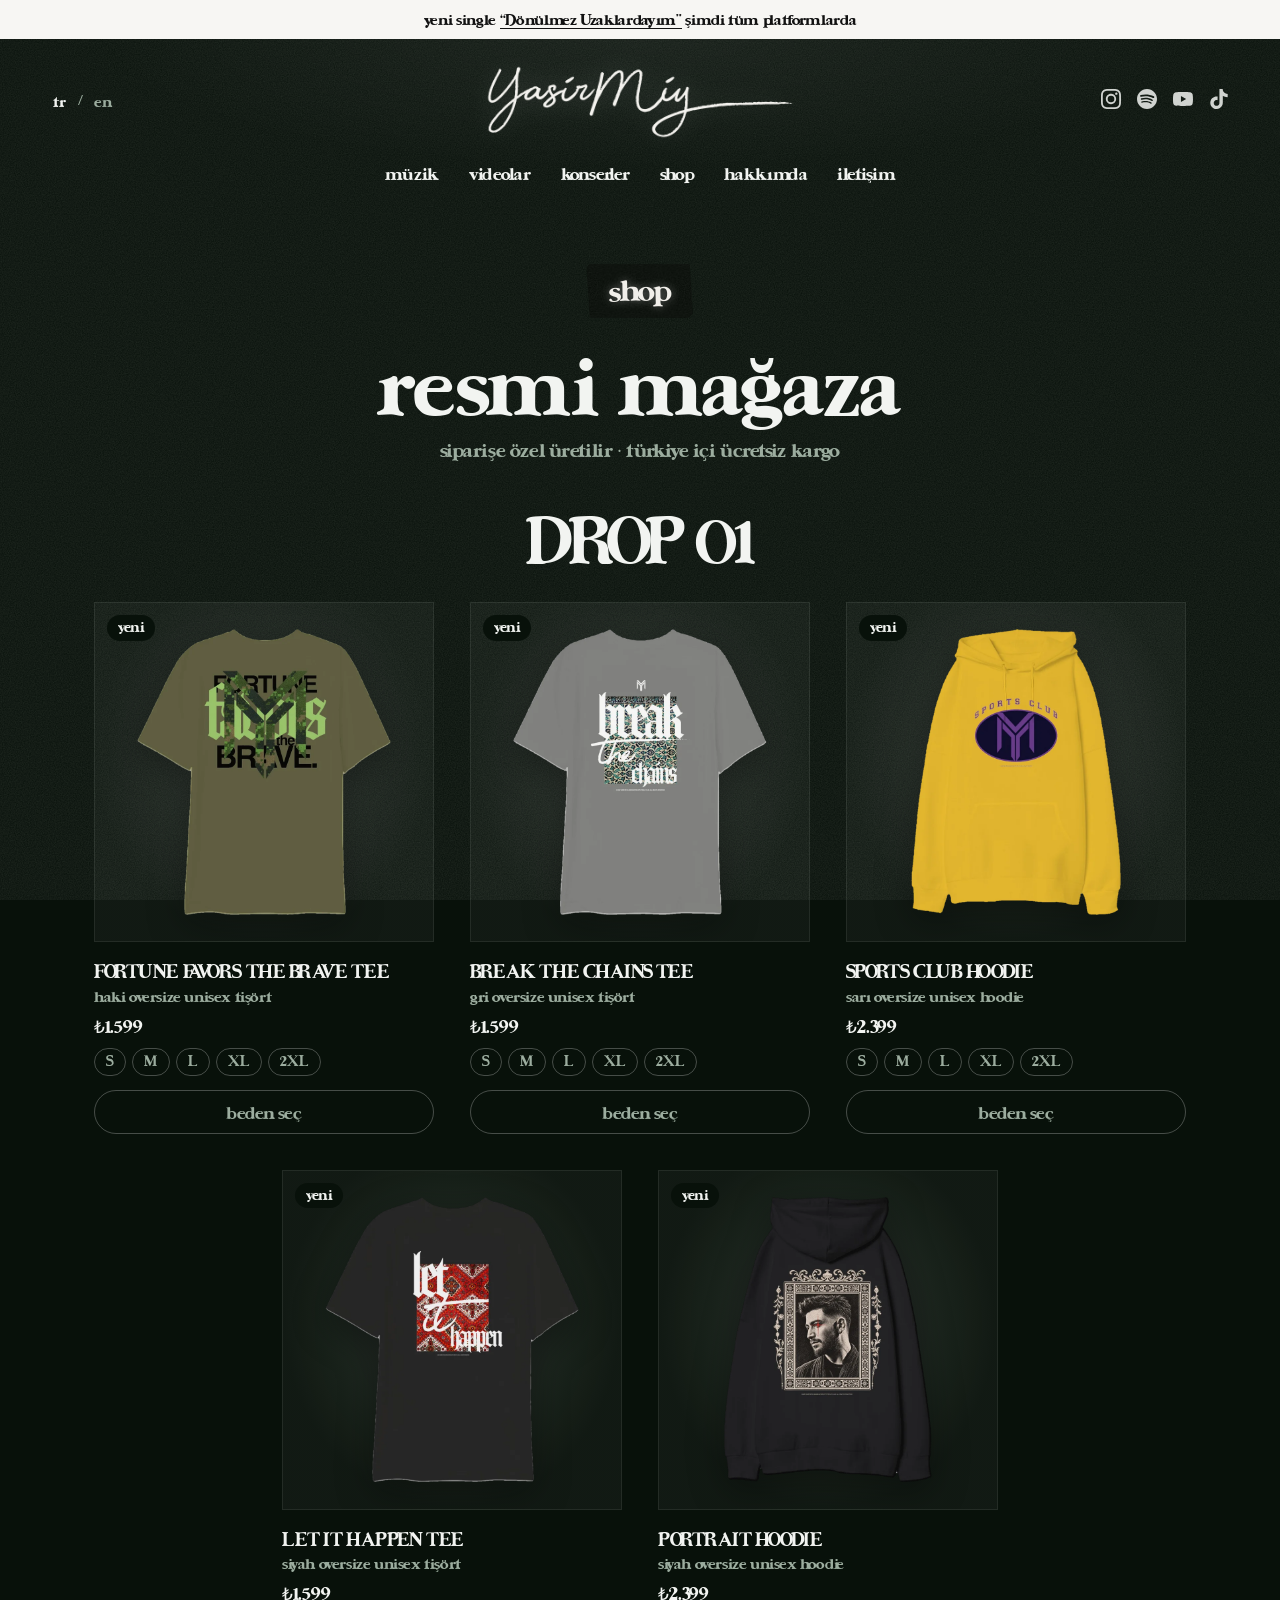
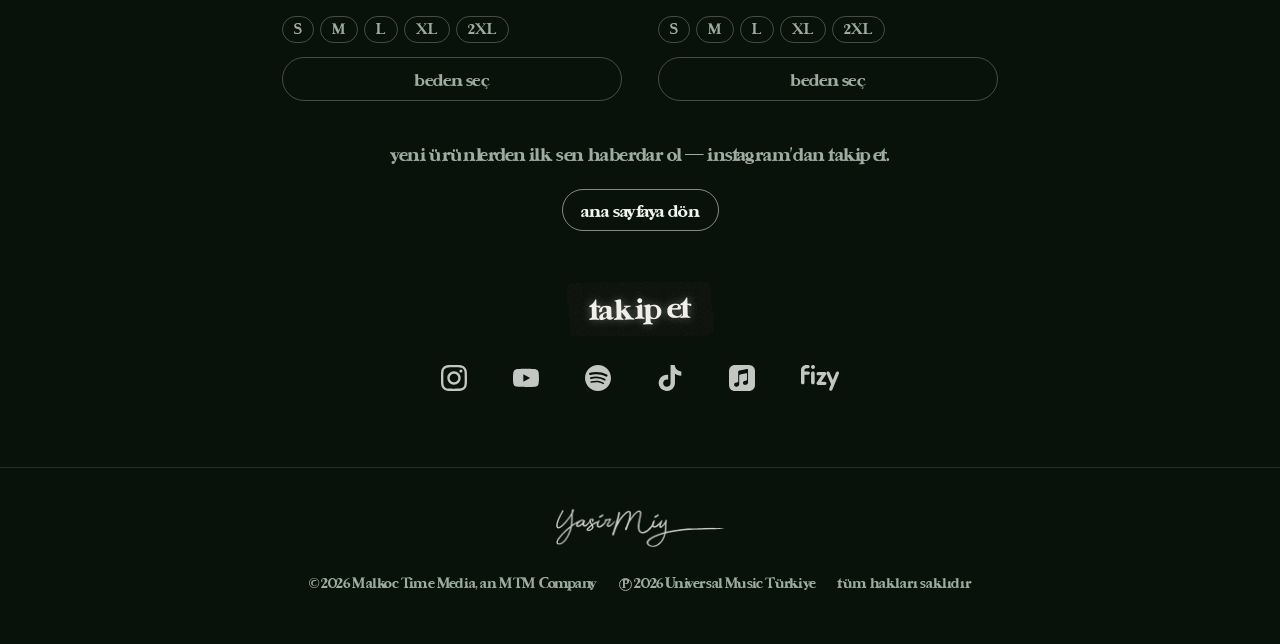
==== commit 65f8e79d: "Add files via upload" ====
--- a/shop/index.html
+++ b/shop/index.html
@@ -103,10 +103,9 @@
       takip:'follow', haklar:'all rights reserved', yeni:'new', dil:'en', shop_alt:'made to order · free shipping within türkiye' }
   };
   let DIL = 'tr';
-  try { DIL = localStorage.getItem('dil') || (/^tr/i.test(navigator.language) ? 'tr' : 'en'); } catch(e) {}
+  try { DIL = localStorage.getItem('dil_secim') || 'tr'; } catch(e) {}  // varsayılan her zaman Türkçe; sadece ziyaretçi seçerse değişir
   function dilUygula(d){
     DIL = METIN[d] ? d : 'tr';
-    try { localStorage.setItem('dil', DIL); } catch(e) {}
     document.documentElement.lang = DIL;
     document.querySelectorAll('[data-i18n]').forEach(el => { const v = METIN[DIL][el.dataset.i18n]; if (v !== undefined) el.textContent = v; });
     document.querySelectorAll('.lang button').forEach(b => b.classList.toggle('on', b.dataset.lang === DIL));
@@ -114,7 +113,7 @@
     const g = (window.URUNLER||[]).filter(u => !u.gizli);
     document.getElementById('shop-urunler').innerHTML = g.length ? g.map(u => urunKarti(u, '../', T)).join('') : `<p class="yakinda-buyuk">${T('yakinda')}.</p>`;
   }
-  document.querySelectorAll('.lang button').forEach(b => b.onclick = () => dilUygula(b.dataset.lang));
+  document.querySelectorAll('.lang button').forEach(b => b.onclick = () => { try { localStorage.setItem('dil_secim', b.dataset.lang); } catch(e) {} dilUygula(b.dataset.lang); });
   // duyuru şeridi: en son şarkı
   function duyuru(s){
     if (!s) return;
--- a/assets/site.css
+++ b/assets/site.css
@@ -309,3 +309,53 @@
 
 /* DROP 01 başlığı */
 .drop-baslik{font-family:var(--serif);letter-spacing:var(--track);text-transform:none;text-align:center;font-weight:400;font-size:clamp(34px,4.5vw,60px);line-height:1;margin:18px 0 34px}
+
+/* ——— ürün kartı: tıklanabilir ——— */
+.product.real[data-href]{cursor:pointer}
+.product.real h3 a{color:inherit;text-decoration:none}
+.product.real h3 a:hover{text-decoration:underline;text-underline-offset:4px}
+.product.real .pimg{cursor:zoom-in}
+.product.real .zoom{position:absolute;right:12px;bottom:12px;z-index:3;width:34px;height:34px;border-radius:50%;display:grid;place-items:center;
+  background:rgba(4,9,4,.7);color:var(--paper);font-size:22px;line-height:1;opacity:0;transition:opacity .2s}
+.product.real .pimg:hover .zoom,.product.real .pimg:focus .zoom{opacity:1}
+@media (hover:none){.product.real .zoom{opacity:.85}}
+
+/* ——— büyük görünüm (pop-up) ——— */
+.lightbox{position:fixed;inset:0;z-index:1000;display:none;flex-direction:column;align-items:center;justify-content:center;gap:18px;padding:60px 20px 30px;
+  background:rgba(4,9,4,.92) var(--noise);backdrop-filter:blur(6px);-webkit-backdrop-filter:blur(6px);cursor:zoom-out}
+.lightbox.acik{display:flex;animation:lbGir .25s ease}
+@keyframes lbGir{from{opacity:0}to{opacity:1}}
+.lightbox .lb-img{max-width:min(92vw,900px);max-height:76vh;object-fit:contain;filter:drop-shadow(0 30px 50px rgba(0,0,0,.6));cursor:default;animation:lbImg .3s ease}
+@keyframes lbImg{from{transform:scale(.94);opacity:0}to{transform:none;opacity:1}}
+.lightbox .lb-kapat{position:absolute;top:16px;right:20px;width:48px;height:48px;border-radius:50%;border:1px solid rgba(242,244,241,.3);background:transparent;color:var(--paper);font-size:30px;line-height:1;cursor:pointer}
+.lightbox .lb-kapat:hover{background:rgba(242,244,241,.1)}
+.lightbox .lb-alt{text-align:center;cursor:default}
+.lightbox .lb-ad{font-size:24px;text-transform:none;letter-spacing:var(--track);margin-bottom:10px}
+.lightbox .lb-yuz{display:flex;gap:8px;justify-content:center}
+.lightbox .lb-yuz button{font:inherit;font-size:15px;color:var(--muted);background:transparent;border:1px solid rgba(255,255,255,.25);border-radius:999px;padding:4px 16px;cursor:pointer}
+.lightbox .lb-yuz button.secili{background:var(--paper);color:var(--ink);border-color:var(--paper)}
+
+/* ——— ürün sayfası ——— */
+.urun-wrap{padding:50px 0 30px}
+.product.real.urun-sayfa{display:grid;grid-template-columns:1.1fr 1fr;gap:56px;align-items:start;cursor:default}
+.urun-sayfa .galeri .pimg.ana{position:relative;aspect-ratio:1/1;border-radius:6px;overflow:hidden;cursor:zoom-in;
+  background:radial-gradient(ellipse at 50% 45%,rgba(242,244,241,.16),rgba(242,244,241,.04) 70%);border:1px solid rgba(242,244,241,.08)}
+.urun-sayfa .galeri .pimg.ana img{width:100%;height:100%;object-fit:contain;padding:5%;box-sizing:border-box;filter:drop-shadow(0 14px 24px rgba(0,0,0,.4))}
+.urun-sayfa .galeri .pimg.ana .zoom{opacity:.85}
+.urun-sayfa .kucukler{display:flex;gap:12px;margin-top:12px}
+.urun-sayfa .kucuk{width:92px;height:92px;padding:6px;border-radius:6px;cursor:pointer;background:rgba(242,244,241,.06);border:1px solid rgba(242,244,241,.12)}
+.urun-sayfa .kucuk img{width:100%;height:100%;object-fit:contain}
+.urun-sayfa .kucuk.secili{border-color:var(--paper)}
+.urun-sayfa .bilgi{padding-top:10px}
+.urun-sayfa .bilgi h1{font-weight:400;text-transform:none;letter-spacing:var(--track);font-size:clamp(34px,4vw,54px);line-height:1.02;margin:24px 0 8px}
+.urun-sayfa .ptur{font-size:18px;color:var(--muted)}
+.urun-sayfa .price{font-size:24px;margin:14px 0 18px}
+.urun-sayfa .aciklama{text-transform:none;color:#d9ded9;font-size:17px;line-height:1.55;max-width:520px;margin-bottom:22px}
+.urun-sayfa .sizes{display:flex;flex-wrap:wrap;gap:8px}
+.urun-sayfa .sizes .beden{font-size:16px;padding:7px 16px}
+.urun-sayfa .satin-al{max-width:420px;font-size:19px;padding:14px 18px;margin-top:18px}
+.urun-sayfa .notlar{list-style:none;padding:0;margin:22px 0 0;color:var(--muted);font-size:15px;display:grid;gap:6px}
+.urun-sayfa .notlar li::before{content:"— "}
+.urun-sayfa .geri{display:inline-block;margin-top:26px;color:var(--paper);text-decoration:none;border-bottom:1px solid rgba(242,244,241,.35);padding-bottom:2px}
+@media (max-width:820px){.product.real.urun-sayfa{grid-template-columns:1fr;gap:26px}.urun-wrap{padding-top:28px}.urun-sayfa .satin-al{max-width:none}}
+.urun-sayfa .tape{text-transform:none}
